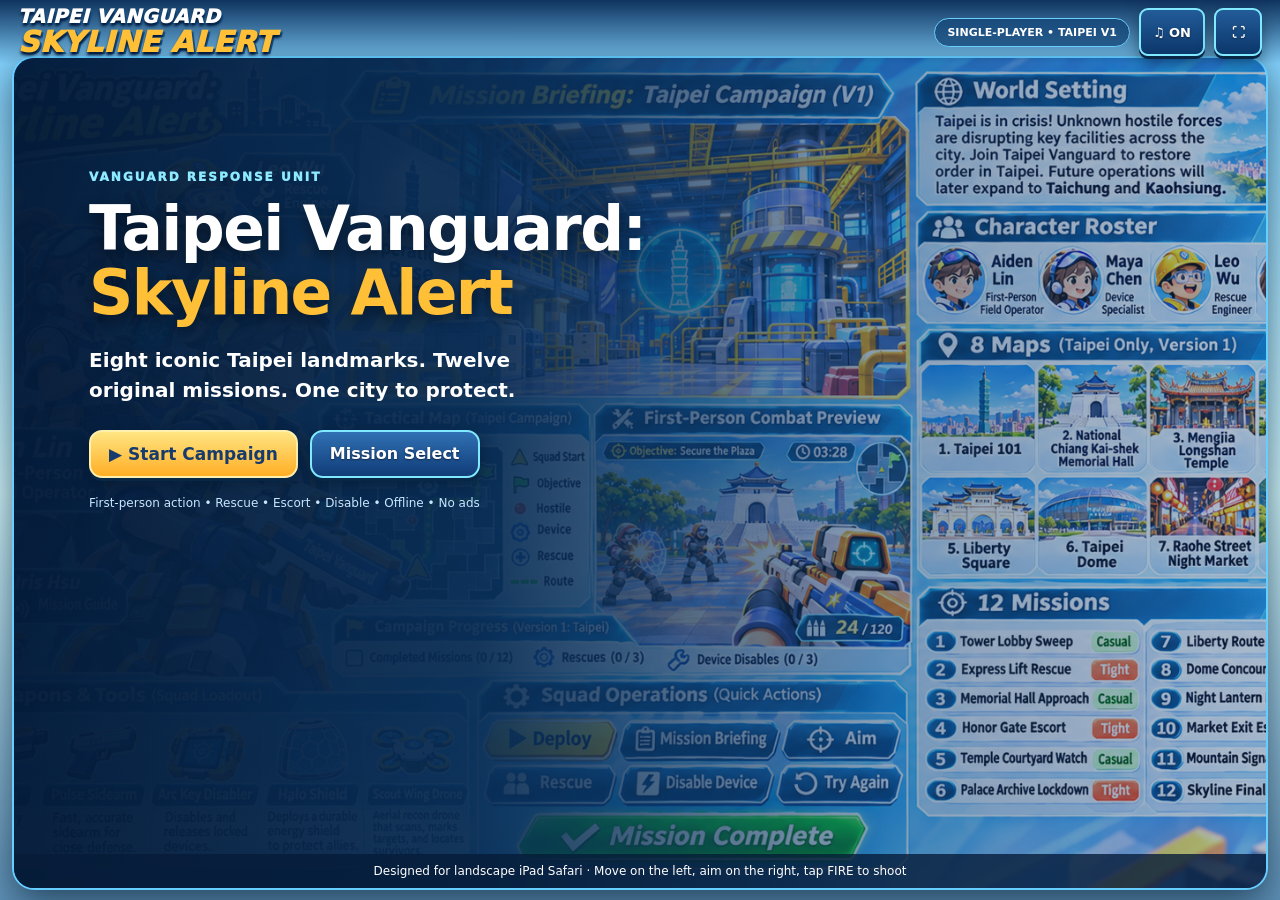
==== index.html @ 9982171c "Add files via upload" ====
<!doctype html>
<html lang="en">
<head>
  <meta charset="utf-8">
  <meta name="viewport" content="width=device-width, initial-scale=1, viewport-fit=cover, maximum-scale=1, user-scalable=no">
  <meta name="theme-color" content="#102e58">
  <meta name="apple-mobile-web-app-capable" content="yes">
  <meta name="apple-mobile-web-app-status-bar-style" content="black-translucent">
  <meta name="apple-mobile-web-app-title" content="Taipei Vanguard">
  <link rel="manifest" href="manifest.webmanifest">
  <link rel="icon" type="image/svg+xml" href="assets/icon.svg">
  <link rel="apple-touch-icon" href="assets/icon-180.png">
  <link rel="stylesheet" href="style.css">
  <title>Taipei Vanguard: Skyline Alert</title>
</head>
<body>
<div id="app">
  <canvas id="scene" aria-label="Playable first-person Taipei mission scene"></canvas>
  <div id="flash"></div>
  <div id="shell">
    <header class="topbar"><div class="brand"><span class="brand-top">TAIPEI VANGUARD</span><span class="brand-bottom">SKYLINE ALERT</span></div><div class="top-right"><span class="pill">SINGLE-PLAYER • TAIPEI V1</span><button id="soundToggle" class="tiny" aria-label="Toggle sound">♫ ON</button><button id="fullscreen" class="tiny" aria-label="Fullscreen">⛶</button></div></header>
    <section id="menu" class="panel-screen active"><div class="menu-art"><div class="menu-copy"><span class="eyebrow">VANGUARD RESPONSE UNIT</span><h1>Taipei Vanguard:<br><strong>Skyline Alert</strong></h1><p>Eight iconic Taipei landmarks. Twelve original missions. One city to protect.</p><div class="button-row"><button class="primary" id="continueBtn">▶ Start Campaign</button><button class="secondary" id="openMissions">Mission Select</button></div><div class="small-info">First-person action • Rescue • Escort • Disable • Offline • No ads</div></div></div><div class="bottom-tip">Designed for landscape iPad Safari · Move on the left, aim on the right, tap FIRE to shoot</div></section>
    <section id="missionSelect" class="panel-screen"><div class="section-head"><div><span class="eyebrow">CAMPAIGN</span><h2>12 Missions · 8 Taipei Maps</h2></div><button class="secondary" data-back>← Back</button></div><div id="missionGrid" class="mission-grid"></div></section>
    <section id="briefing" class="panel-screen"><div class="section-head"><div><span class="eyebrow" id="briefNumber">MISSION 01</span><h2 id="briefTitle">Tower Lobby Sweep</h2></div><button class="secondary" data-back>← Missions</button></div><div class="brief-layout"><div class="brief-poster"><div id="briefLandscape" class="brief-landmark"></div><div class="brief-location" id="briefLocation"></div></div><div class="brief-text"><div class="difficulty" id="briefDifficulty">CASUAL</div><p id="briefStory"></p><h3>YOUR OBJECTIVES</h3><ol id="briefObjectives"></ol><div class="brief-rules"><div><span>WIN</span><p id="briefWin"></p></div><div><span>LOSE</span><p id="briefLose"></p></div></div><button class="primary wide" id="deployBtn">▶ DEPLOY</button></div></div></section>
    <section id="results" class="panel-screen"><div class="result-card"><div class="result-icon" id="resultIcon">★</div><span class="eyebrow">VANGUARD REPORT</span><h2 id="resultTitle">MISSION COMPLETE</h2><p id="resultSub"></p><div class="result-stats" id="resultStats"></div><div class="button-row"><button class="primary" id="resultPrimary">Continue</button><button class="secondary" id="resultSecondary">Mission Select</button></div></div></section>
    <div id="gameHUD" hidden>
      <div class="hud-top"><div class="hud-objective"><span class="hud-kicker" id="hudMission">MISSION 01</span><span id="hudObjective">Locate hostile units</span></div><div class="hud-timer" id="hudTimer">TIME 08:00</div><button id="pauseBtn" class="hud-pause">Ⅱ</button></div>
      <canvas id="minimap" width="166" height="166" aria-label="Mini-map"></canvas>
      <div id="notice" class="notice"></div>
      <div class="crosshair" id="crosshair"><i></i><i></i><i></i><i></i></div>
      <div class="hud-bottom-left"><div class="operator"><div class="avatar">A</div><div><b>AIDEN LIN</b><small>FIELD OPERATOR</small></div></div><div class="armor-line"><span>ARMOR</span><div class="bar-track"><div id="armorBar"></div></div><b id="armorText">100</b></div><div class="tool-strip"><button data-tool="shield" aria-label="Halo Shield">⬡<small>SHIELD</small></button><button data-tool="drone" aria-label="Scout Wing Drone">✥<small>DRONE</small></button><button data-tool="device" aria-label="Arc Key Disabler">⌁<small>ARC KEY</small></button></div></div>
      <div class="hud-bottom-right"><div class="ammo-box"><small id="weaponName">SKYLINE RIFLE</small><b id="ammoText">24 / 120</b></div><div class="touch-actions"><button id="aimBtn">◎<small>AIM</small></button><button id="reloadBtn">↻<small>RELOAD</small></button><button id="switchBtn">⇄<small>SWITCH</small></button></div></div>
      <div class="touch-left" id="movePad"><div class="pad-ring"><div class="pad-knob" id="moveKnob"></div></div><span>MOVE</span></div>
      <div class="touch-right" id="lookPad"><span>DRAG TO LOOK</span></div>
      <button id="fireBtn" aria-label="Fire weapon"><span>✦</span>FIRE</button>
      <button id="interactBtn" aria-label="Interact">INTERACT</button>
      <div id="missionPrompt"></div>
    </div>
    <div id="pauseOverlay" hidden><div class="pause-card"><span class="eyebrow">MISSION PAUSED</span><h2>Pause Menu</h2><p>Progress is saved between completed missions.</p><button class="primary" id="resumeBtn">Resume Mission</button><button class="secondary" id="restartBtn">Restart Mission</button><button class="secondary" id="quitBtn">Return to Missions</button></div></div>
    <div id="rotateHint">↻<h2>Rotate your iPad</h2><p>Taipei Vanguard is made for landscape play.</p></div>
  </div>
</div>
<script src="game.js" defer></script>
</body></html>
---- style.css ----
:root{font-family:system-ui,-apple-system,'Trebuchet MS',sans-serif;color:#fff;--navy:#09264c;--cyan:#43dcff;--gold:#ffbf36;--shadow:0 12px 38px #001629a3}*{box-sizing:border-box}html,body{margin:0;width:100%;height:100%;overflow:hidden;background:#091c37;touch-action:none;user-select:none;-webkit-user-select:none}button{font:inherit;font-weight:900;color:#fff;border:2px solid #80e8ff;background:linear-gradient(#235c99,#0b376b);border-radius:13px;min-height:48px;min-width:48px;padding:10px 18px;cursor:pointer;box-shadow:0 3px 0 #082747,0 5px 16px #00142688;text-shadow:0 1px 2px #122947;touch-action:none}button:active{transform:translateY(2px);filter:brightness(1.13)}button:focus-visible{outline:3px solid var(--gold)}button.primary{background:linear-gradient(#ffe583,#ffae24);border-color:#fff0ad;color:#163b6c;text-shadow:none;font-size:17px}button.secondary{background:linear-gradient(#3071b4,#113c78)}button.tiny{padding:6px 12px;font-size:13px;border-radius:9px}.wide{width:100%}#app,#scene,#shell{position:absolute;inset:0;width:100%;height:100%}#scene{background:linear-gradient(#5cbaff 0%,#d0efff 51%,#9da4b1 52%,#565c7e 100%)}#shell{pointer-events:none}#shell button,#shell .panel-screen,#gameHUD{pointer-events:auto}.topbar{position:absolute;z-index:6;top:0;left:0;right:0;height:64px;padding:7px 18px;display:flex;align-items:center;justify-content:space-between;background:linear-gradient(#082954ef,#09295480,transparent);pointer-events:none}.topbar button{pointer-events:auto}.brand{display:flex;flex-direction:column;font-weight:1000;line-height:1.04;letter-spacing:.6px;text-shadow:0 3px 3px #00193c,2px 2px 0 #18588e}.brand-top{font-style:italic;font-size:clamp(12px,1.8vw,19px)}.brand-bottom{font-style:italic;color:var(--gold);font-size:clamp(17px,2.5vw,29px)}.top-right{display:flex;align-items:center;gap:9px}.pill{background:#124576bb;padding:7px 12px;border:1px solid #6bccff;border-radius:100px;font-size:11px;font-weight:800}.panel-screen{display:none;position:absolute;z-index:5;inset:56px 12px 10px;overflow:auto;background:linear-gradient(145deg,#092850f5,#0e467cea);border:2px solid #65ceff;border-radius:22px;box-shadow:var(--shadow);padding:22px}.panel-screen.active{display:block}#menu{padding:0;background:#0b2c4f url('assets/approved-briefing.png') center/cover no-repeat}.menu-art{position:absolute;inset:0;background:linear-gradient(90deg,#041b39f9 0%,#092c53f2 37%,#123e707a 70%,#113a6a55)}.menu-copy{position:absolute;left:6%;top:13%;width:min(620px,59%)}.eyebrow{font-size:12px;letter-spacing:2px;font-weight:950;color:#8deaff}.menu-copy h1{font-size:clamp(30px,4.8vw,65px);line-height:1.04;letter-spacing:-1.6px;margin:12px 0;text-shadow:0 6px 15px #0007}.menu-copy h1 strong{color:var(--gold)}.menu-copy p{font-weight:650;font-size:clamp(13px,1.7vw,20px);max-width:470px;line-height:1.5}.button-row{display:flex;gap:12px;flex-wrap:wrap;margin-top:25px}.small-info{margin-top:18px;color:#c7e7ff;font-size:12px}.bottom-tip{position:absolute;bottom:0;left:0;right:0;background:#061b39c9;text-align:center;padding:10px;font-size:12px}.section-head{display:flex;align-items:center;justify-content:space-between;gap:10px;padding-bottom:18px}.section-head h2{margin:5px 0 0;font-size:clamp(23px,3vw,35px)}.mission-grid{display:grid;grid-template-columns:repeat(3,minmax(0,1fr));gap:12px;max-height:calc(100% - 80px);overflow:auto;padding:1px 5px 15px}.mission-tile{min-height:118px;background:linear-gradient(115deg,#1767a6,#102f5c);border:2px solid #5ac8fb;border-radius:14px;padding:14px;display:flex;flex-direction:column;align-items:flex-start;gap:5px;cursor:pointer}.mission-tile:active{filter:brightness(1.15)}.mission-tile .top{display:flex;justify-content:space-between;width:100%;font-size:11px;color:#a6e9ff}.mission-tile b{font-size:17px}.mission-tile small{color:#b8dafa}.tag{font-size:11px;border-radius:10px;padding:3px 9px;background:#166c65;border:1px solid #8bffdd;color:#baffdf}.tag.tight{background:#873c35;border-color:#ffba91;color:#ffdbb6}.brief-layout{display:grid;grid-template-columns:1fr 1fr;gap:22px;min-height:70%}.brief-poster{position:relative;border:2px solid #64caff;border-radius:17px;min-height:350px;overflow:hidden;background:linear-gradient(#63b9ff,#b0edff)}.brief-landmark{position:absolute;inset:0;background-position:center;background-size:cover}.brief-location{position:absolute;left:0;right:0;bottom:0;background:linear-gradient(transparent,#092752 40%);padding:42px 18px 17px;font-size:23px;font-weight:950}.brief-text{padding-right:9px;max-height:calc(100vh - 160px);overflow:auto}.difficulty{display:inline-block;background:#29aeb8;padding:6px 14px;border-radius:10px;font-weight:950}.difficulty.tight{background:#e47a43}.brief-text p{line-height:1.5;color:#e0f2ff}.brief-text h3{color:var(--gold);font-size:14px;letter-spacing:1px}.brief-text ol{padding-left:24px;line-height:1.7}.brief-rules{display:grid;grid-template-columns:1fr 1fr;gap:12px}.brief-rules>div{padding:8px 12px;border-radius:12px;background:#185085;border:1px solid #4698cf}.brief-rules span{color:var(--gold);font-weight:950}.brief-rules p{font-size:12px;margin:6px 0}.result-card,.pause-card{border:2px solid #7de5ff;border-radius:24px;background:linear-gradient(#185b95ee,#082548f5);padding:28px;text-align:center;max-width:600px;margin:4vh auto;box-shadow:var(--shadow)}.result-icon{font-size:68px;color:var(--gold)}.result-card h2{font-size:clamp(26px,4vw,44px)}.result-stats{display:grid;grid-template-columns:repeat(3,1fr);gap:10px;margin:18px 0}.result-stats>div{background:#082b56;border:1px solid #4caded;border-radius:12px;padding:12px}.result-stats b{display:block;color:var(--gold);font-size:21px}.result-stats small{font-size:11px}.result-card .button-row{justify-content:center}#gameHUD{position:absolute;inset:0;z-index:7}#gameHUD[hidden],#pauseOverlay[hidden]{display:none!important}.hud-top{position:absolute;top:70px;left:20%;right:20%;height:65px;display:flex;align-items:flex-start;justify-content:center;gap:10px}.hud-objective,.hud-timer{background:linear-gradient(#164e83ed,#092c57ee);border:2px solid #6cd7ff;box-shadow:var(--shadow);border-radius:10px;padding:7px 13px;font-weight:900;text-align:center}.hud-objective{min-width:240px}.hud-kicker{display:block;color:var(--gold);font-size:11px;letter-spacing:1px}.hud-timer{min-width:135px;color:var(--gold)}.hud-pause{position:absolute;right:-80px;top:0;padding:3px 9px}.crosshair{position:absolute;left:50%;top:48%;width:38px;height:38px;transform:translate(-50%,-50%);pointer-events:none;filter:drop-shadow(0 0 5px #00d6ff)}.crosshair i{position:absolute;background:#8ff8ff;border:1px solid #145a8d;border-radius:3px}.crosshair i:nth-child(1){left:17px;top:1px;width:4px;height:11px}.crosshair i:nth-child(2){left:17px;bottom:1px;width:4px;height:11px}.crosshair i:nth-child(3){top:17px;left:1px;height:4px;width:11px}.crosshair i:nth-child(4){top:17px;right:1px;height:4px;width:11px}#minimap{position:absolute;right:16px;top:72px;width:132px;height:132px;border:3px solid #75dfff;border-radius:50%;background:#102a50d8;box-shadow:var(--shadow)}.hud-bottom-left{position:absolute;bottom:15px;left:16px;width:290px}.operator{display:flex;align-items:center;gap:10px;background:#073462e5;border:2px solid #6de7ff;border-radius:13px 13px 5px 5px;padding:6px 12px}.avatar{width:46px;height:46px;border-radius:50%;display:grid;place-items:center;background:linear-gradient(#ffe394,#ff982d);color:#124873;font-size:28px;font-weight:1000}.operator b{display:block;font-size:15px}.operator small{display:block;font-size:10px;color:#a4eaff}.armor-line{display:flex;gap:9px;align-items:center;background:#08315bd9;padding:7px 10px;border:1px solid #4fbeff;border-radius:0 0 10px 10px;font-size:11px;font-weight:900}.bar-track{background:#06162b;width:160px;height:13px;overflow:hidden;border-radius:8px}.bar-track>div{width:100%;height:100%;background:linear-gradient(90deg,#31e2a7,#d1fa61)}.tool-strip{display:flex;gap:6px;margin-top:7px}.tool-strip button{flex:1;font-size:19px;min-height:50px;padding:3px}.tool-strip small,.touch-actions small{display:block;font-size:9px}.hud-bottom-right{position:absolute;right:16px;bottom:15px;display:flex;align-items:end;gap:9px}.ammo-box{background:#0c3465eb;border:2px solid #68d4ff;border-radius:12px;padding:8px 17px;min-width:165px;text-align:center}.ammo-box small{display:block;font-weight:850;font-size:10px;color:#99e8ff}.ammo-box b{font-size:26px;color:var(--gold)}.touch-actions{display:flex;gap:6px}.touch-actions button{min-width:55px;min-height:57px;padding:5px;font-size:22px}.touch-left{position:absolute;left:35px;bottom:112px;width:145px;height:155px;display:grid;place-items:center;opacity:.83;touch-action:none}.touch-left span{font-size:10px;font-weight:900;color:#c8edff}.pad-ring{position:relative;width:125px;height:125px;border:3px solid #9ce7ff99;border-radius:50%;background:#0b3a69a8}.pad-knob{position:absolute;left:36px;top:36px;width:47px;height:47px;border:2px solid #b6edff;border-radius:50%;background:linear-gradient(#8cdcff,#2e76be);box-shadow:0 0 14px #32bdff8a}.touch-right{position:absolute;inset:22% 15% 26% 52%;touch-action:none}.touch-right span{position:absolute;right:0;bottom:0;font-size:9px;color:#ffffff65;pointer-events:none}.notice{position:absolute;top:25%;left:50%;transform:translateX(-50%);text-align:center;color:#fff6b4;font-weight:1000;font-size:18px;pointer-events:none;text-shadow:0 2px 5px #00284f,0 0 15px #079bff;opacity:0;transition:opacity .2s}#fireBtn{position:absolute;right:25px;bottom:125px;width:103px;height:103px;min-width:103px;min-height:103px;border-radius:50%;border:4px solid #fff2af;background:linear-gradient(#ffdd71,#fa8d18);font-size:19px;color:#17385b;text-shadow:none;box-shadow:0 0 23px #ffb52a88}#fireBtn span{display:block;font-size:29px}#interactBtn{position:absolute;right:147px;bottom:162px;background:linear-gradient(#37d8c1,#107884);border-color:#acfff2;display:none;min-width:115px}#missionPrompt{position:absolute;top:64%;left:50%;transform:translateX(-50%);padding:9px 15px;display:none;background:#052953e9;border:2px solid #8ce8ff;border-radius:12px;font-size:14px;font-weight:950;text-align:center;pointer-events:none}#pauseOverlay{position:absolute;z-index:12;inset:0;background:#06142fdc;display:grid;place-items:center;pointer-events:auto}.pause-card{display:flex;flex-direction:column;gap:12px;min-width:300px}.pause-card button{width:100%}#flash{position:absolute;inset:0;z-index:2;pointer-events:none;background:#f9ffff;opacity:0}#rotateHint{display:none;position:absolute;z-index:20;inset:0;background:#082b53;align-items:center;justify-content:center;flex-direction:column;text-align:center;font-size:58px;padding:30px}#rotateHint h2{font-size:24px;margin:12px}#rotateHint p{font-size:14px}@media(orientation:portrait) and (max-width:1000px){#rotateHint{display:flex}}@media(max-height:550px){.topbar{height:52px}.panel-screen{inset:47px 8px 5px;padding:12px}.hud-top{top:49px}.hud-bottom-left{transform:scale(.77);transform-origin:bottom left}.hud-bottom-right{transform:scale(.78);transform-origin:bottom right}.touch-left{transform:scale(.7);transform-origin:bottom left;bottom:75px}.hud-timer{font-size:12px}#minimap{top:55px;width:100px;height:100px}#fireBtn{width:83px;height:83px;min-width:83px;min-height:83px;bottom:90px;right:16px}#interactBtn{bottom:115px;right:110px}.menu-copy{top:8%}.mission-grid{grid-template-columns:repeat(4,1fr)}.mission-tile{min-height:100px}}@media(max-width:700px){.pill{display:none}.mission-grid{grid-template-columns:repeat(2,1fr)}.brief-layout{grid-template-columns:1fr}.brief-poster{min-height:200px}.menu-copy{width:80%}}
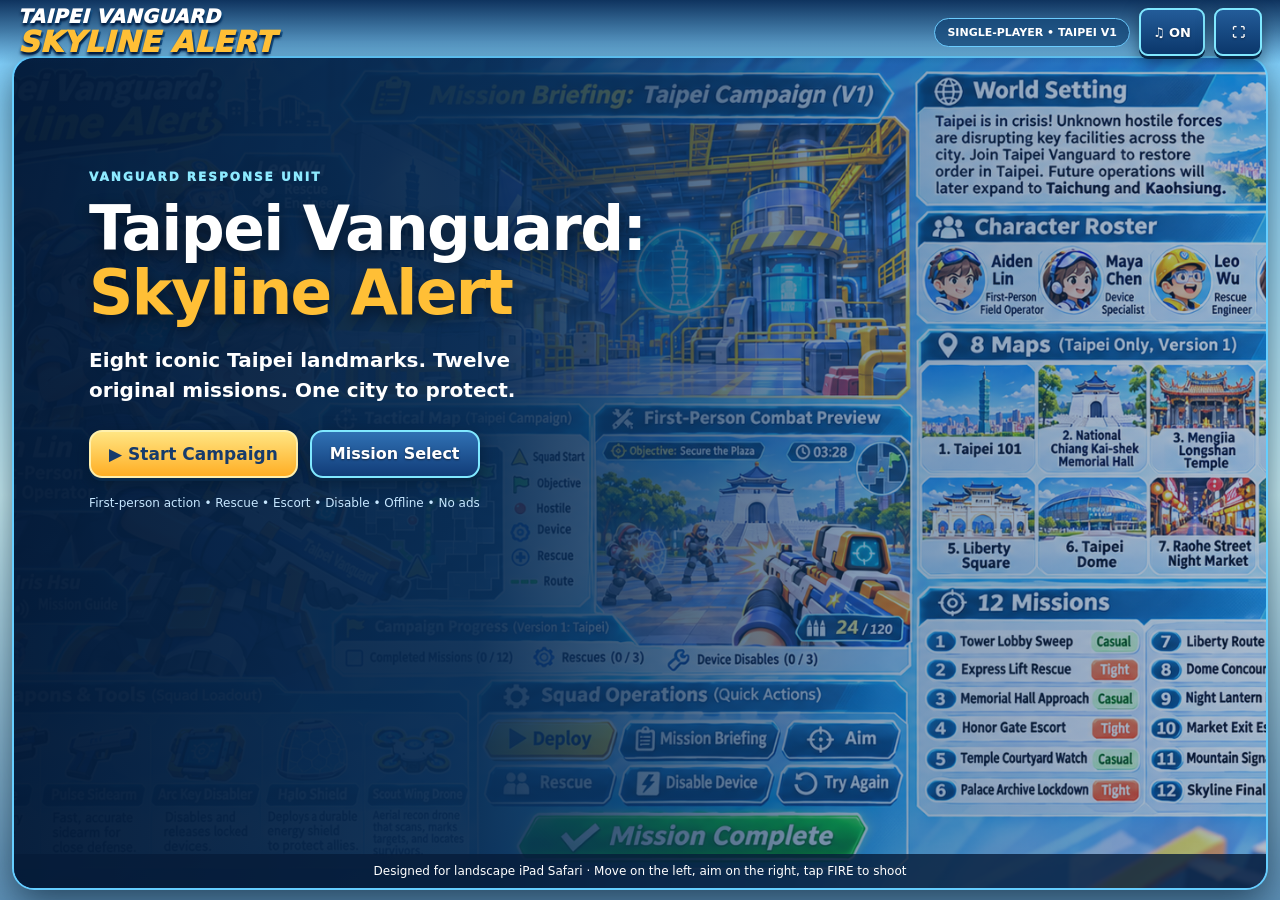
==== commit 1da61409: "Add files via upload" ====
--- a/index.html
+++ b/index.html
@@ -40,5 +40,6 @@
     <div id="rotateHint">↻<h2>Rotate your iPad</h2><p>Taipei Vanguard is made for landscape play.</p></div>
   </div>
 </div>
+<script src="renderer3d.js" defer></script>
 <script src="game.js" defer></script>
 </body></html>
--- a/style.css
+++ b/style.css
@@ -1 +1,6 @@
 :root{font-family:system-ui,-apple-system,'Trebuchet MS',sans-serif;color:#fff;--navy:#09264c;--cyan:#43dcff;--gold:#ffbf36;--shadow:0 12px 38px #001629a3}*{box-sizing:border-box}html,body{margin:0;width:100%;height:100%;overflow:hidden;background:#091c37;touch-action:none;user-select:none;-webkit-user-select:none}button{font:inherit;font-weight:900;color:#fff;border:2px solid #80e8ff;background:linear-gradient(#235c99,#0b376b);border-radius:13px;min-height:48px;min-width:48px;padding:10px 18px;cursor:pointer;box-shadow:0 3px 0 #082747,0 5px 16px #00142688;text-shadow:0 1px 2px #122947;touch-action:none}button:active{transform:translateY(2px);filter:brightness(1.13)}button:focus-visible{outline:3px solid var(--gold)}button.primary{background:linear-gradient(#ffe583,#ffae24);border-color:#fff0ad;color:#163b6c;text-shadow:none;font-size:17px}button.secondary{background:linear-gradient(#3071b4,#113c78)}button.tiny{padding:6px 12px;font-size:13px;border-radius:9px}.wide{width:100%}#app,#scene,#shell{position:absolute;inset:0;width:100%;height:100%}#scene{background:linear-gradient(#5cbaff 0%,#d0efff 51%,#9da4b1 52%,#565c7e 100%)}#shell{pointer-events:none}#shell button,#shell .panel-screen,#gameHUD{pointer-events:auto}.topbar{position:absolute;z-index:6;top:0;left:0;right:0;height:64px;padding:7px 18px;display:flex;align-items:center;justify-content:space-between;background:linear-gradient(#082954ef,#09295480,transparent);pointer-events:none}.topbar button{pointer-events:auto}.brand{display:flex;flex-direction:column;font-weight:1000;line-height:1.04;letter-spacing:.6px;text-shadow:0 3px 3px #00193c,2px 2px 0 #18588e}.brand-top{font-style:italic;font-size:clamp(12px,1.8vw,19px)}.brand-bottom{font-style:italic;color:var(--gold);font-size:clamp(17px,2.5vw,29px)}.top-right{display:flex;align-items:center;gap:9px}.pill{background:#124576bb;padding:7px 12px;border:1px solid #6bccff;border-radius:100px;font-size:11px;font-weight:800}.panel-screen{display:none;position:absolute;z-index:5;inset:56px 12px 10px;overflow:auto;background:linear-gradient(145deg,#092850f5,#0e467cea);border:2px solid #65ceff;border-radius:22px;box-shadow:var(--shadow);padding:22px}.panel-screen.active{display:block}#menu{padding:0;background:#0b2c4f url('assets/approved-briefing.png') center/cover no-repeat}.menu-art{position:absolute;inset:0;background:linear-gradient(90deg,#041b39f9 0%,#092c53f2 37%,#123e707a 70%,#113a6a55)}.menu-copy{position:absolute;left:6%;top:13%;width:min(620px,59%)}.eyebrow{font-size:12px;letter-spacing:2px;font-weight:950;color:#8deaff}.menu-copy h1{font-size:clamp(30px,4.8vw,65px);line-height:1.04;letter-spacing:-1.6px;margin:12px 0;text-shadow:0 6px 15px #0007}.menu-copy h1 strong{color:var(--gold)}.menu-copy p{font-weight:650;font-size:clamp(13px,1.7vw,20px);max-width:470px;line-height:1.5}.button-row{display:flex;gap:12px;flex-wrap:wrap;margin-top:25px}.small-info{margin-top:18px;color:#c7e7ff;font-size:12px}.bottom-tip{position:absolute;bottom:0;left:0;right:0;background:#061b39c9;text-align:center;padding:10px;font-size:12px}.section-head{display:flex;align-items:center;justify-content:space-between;gap:10px;padding-bottom:18px}.section-head h2{margin:5px 0 0;font-size:clamp(23px,3vw,35px)}.mission-grid{display:grid;grid-template-columns:repeat(3,minmax(0,1fr));gap:12px;max-height:calc(100% - 80px);overflow:auto;padding:1px 5px 15px}.mission-tile{min-height:118px;background:linear-gradient(115deg,#1767a6,#102f5c);border:2px solid #5ac8fb;border-radius:14px;padding:14px;display:flex;flex-direction:column;align-items:flex-start;gap:5px;cursor:pointer}.mission-tile:active{filter:brightness(1.15)}.mission-tile .top{display:flex;justify-content:space-between;width:100%;font-size:11px;color:#a6e9ff}.mission-tile b{font-size:17px}.mission-tile small{color:#b8dafa}.tag{font-size:11px;border-radius:10px;padding:3px 9px;background:#166c65;border:1px solid #8bffdd;color:#baffdf}.tag.tight{background:#873c35;border-color:#ffba91;color:#ffdbb6}.brief-layout{display:grid;grid-template-columns:1fr 1fr;gap:22px;min-height:70%}.brief-poster{position:relative;border:2px solid #64caff;border-radius:17px;min-height:350px;overflow:hidden;background:linear-gradient(#63b9ff,#b0edff)}.brief-landmark{position:absolute;inset:0;background-position:center;background-size:cover}.brief-location{position:absolute;left:0;right:0;bottom:0;background:linear-gradient(transparent,#092752 40%);padding:42px 18px 17px;font-size:23px;font-weight:950}.brief-text{padding-right:9px;max-height:calc(100vh - 160px);overflow:auto}.difficulty{display:inline-block;background:#29aeb8;padding:6px 14px;border-radius:10px;font-weight:950}.difficulty.tight{background:#e47a43}.brief-text p{line-height:1.5;color:#e0f2ff}.brief-text h3{color:var(--gold);font-size:14px;letter-spacing:1px}.brief-text ol{padding-left:24px;line-height:1.7}.brief-rules{display:grid;grid-template-columns:1fr 1fr;gap:12px}.brief-rules>div{padding:8px 12px;border-radius:12px;background:#185085;border:1px solid #4698cf}.brief-rules span{color:var(--gold);font-weight:950}.brief-rules p{font-size:12px;margin:6px 0}.result-card,.pause-card{border:2px solid #7de5ff;border-radius:24px;background:linear-gradient(#185b95ee,#082548f5);padding:28px;text-align:center;max-width:600px;margin:4vh auto;box-shadow:var(--shadow)}.result-icon{font-size:68px;color:var(--gold)}.result-card h2{font-size:clamp(26px,4vw,44px)}.result-stats{display:grid;grid-template-columns:repeat(3,1fr);gap:10px;margin:18px 0}.result-stats>div{background:#082b56;border:1px solid #4caded;border-radius:12px;padding:12px}.result-stats b{display:block;color:var(--gold);font-size:21px}.result-stats small{font-size:11px}.result-card .button-row{justify-content:center}#gameHUD{position:absolute;inset:0;z-index:7}#gameHUD[hidden],#pauseOverlay[hidden]{display:none!important}.hud-top{position:absolute;top:70px;left:20%;right:20%;height:65px;display:flex;align-items:flex-start;justify-content:center;gap:10px}.hud-objective,.hud-timer{background:linear-gradient(#164e83ed,#092c57ee);border:2px solid #6cd7ff;box-shadow:var(--shadow);border-radius:10px;padding:7px 13px;font-weight:900;text-align:center}.hud-objective{min-width:240px}.hud-kicker{display:block;color:var(--gold);font-size:11px;letter-spacing:1px}.hud-timer{min-width:135px;color:var(--gold)}.hud-pause{position:absolute;right:-80px;top:0;padding:3px 9px}.crosshair{position:absolute;left:50%;top:48%;width:38px;height:38px;transform:translate(-50%,-50%);pointer-events:none;filter:drop-shadow(0 0 5px #00d6ff)}.crosshair i{position:absolute;background:#8ff8ff;border:1px solid #145a8d;border-radius:3px}.crosshair i:nth-child(1){left:17px;top:1px;width:4px;height:11px}.crosshair i:nth-child(2){left:17px;bottom:1px;width:4px;height:11px}.crosshair i:nth-child(3){top:17px;left:1px;height:4px;width:11px}.crosshair i:nth-child(4){top:17px;right:1px;height:4px;width:11px}#minimap{position:absolute;right:16px;top:72px;width:132px;height:132px;border:3px solid #75dfff;border-radius:50%;background:#102a50d8;box-shadow:var(--shadow)}.hud-bottom-left{position:absolute;bottom:15px;left:16px;width:290px}.operator{display:flex;align-items:center;gap:10px;background:#073462e5;border:2px solid #6de7ff;border-radius:13px 13px 5px 5px;padding:6px 12px}.avatar{width:46px;height:46px;border-radius:50%;display:grid;place-items:center;background:linear-gradient(#ffe394,#ff982d);color:#124873;font-size:28px;font-weight:1000}.operator b{display:block;font-size:15px}.operator small{display:block;font-size:10px;color:#a4eaff}.armor-line{display:flex;gap:9px;align-items:center;background:#08315bd9;padding:7px 10px;border:1px solid #4fbeff;border-radius:0 0 10px 10px;font-size:11px;font-weight:900}.bar-track{background:#06162b;width:160px;height:13px;overflow:hidden;border-radius:8px}.bar-track>div{width:100%;height:100%;background:linear-gradient(90deg,#31e2a7,#d1fa61)}.tool-strip{display:flex;gap:6px;margin-top:7px}.tool-strip button{flex:1;font-size:19px;min-height:50px;padding:3px}.tool-strip small,.touch-actions small{display:block;font-size:9px}.hud-bottom-right{position:absolute;right:16px;bottom:15px;display:flex;align-items:end;gap:9px}.ammo-box{background:#0c3465eb;border:2px solid #68d4ff;border-radius:12px;padding:8px 17px;min-width:165px;text-align:center}.ammo-box small{display:block;font-weight:850;font-size:10px;color:#99e8ff}.ammo-box b{font-size:26px;color:var(--gold)}.touch-actions{display:flex;gap:6px}.touch-actions button{min-width:55px;min-height:57px;padding:5px;font-size:22px}.touch-left{position:absolute;left:35px;bottom:112px;width:145px;height:155px;display:grid;place-items:center;opacity:.83;touch-action:none}.touch-left span{font-size:10px;font-weight:900;color:#c8edff}.pad-ring{position:relative;width:125px;height:125px;border:3px solid #9ce7ff99;border-radius:50%;background:#0b3a69a8}.pad-knob{position:absolute;left:36px;top:36px;width:47px;height:47px;border:2px solid #b6edff;border-radius:50%;background:linear-gradient(#8cdcff,#2e76be);box-shadow:0 0 14px #32bdff8a}.touch-right{position:absolute;inset:22% 15% 26% 52%;touch-action:none}.touch-right span{position:absolute;right:0;bottom:0;font-size:9px;color:#ffffff65;pointer-events:none}.notice{position:absolute;top:25%;left:50%;transform:translateX(-50%);text-align:center;color:#fff6b4;font-weight:1000;font-size:18px;pointer-events:none;text-shadow:0 2px 5px #00284f,0 0 15px #079bff;opacity:0;transition:opacity .2s}#fireBtn{position:absolute;right:25px;bottom:125px;width:103px;height:103px;min-width:103px;min-height:103px;border-radius:50%;border:4px solid #fff2af;background:linear-gradient(#ffdd71,#fa8d18);font-size:19px;color:#17385b;text-shadow:none;box-shadow:0 0 23px #ffb52a88}#fireBtn span{display:block;font-size:29px}#interactBtn{position:absolute;right:147px;bottom:162px;background:linear-gradient(#37d8c1,#107884);border-color:#acfff2;display:none;min-width:115px}#missionPrompt{position:absolute;top:64%;left:50%;transform:translateX(-50%);padding:9px 15px;display:none;background:#052953e9;border:2px solid #8ce8ff;border-radius:12px;font-size:14px;font-weight:950;text-align:center;pointer-events:none}#pauseOverlay{position:absolute;z-index:12;inset:0;background:#06142fdc;display:grid;place-items:center;pointer-events:auto}.pause-card{display:flex;flex-direction:column;gap:12px;min-width:300px}.pause-card button{width:100%}#flash{position:absolute;inset:0;z-index:2;pointer-events:none;background:#f9ffff;opacity:0}#rotateHint{display:none;position:absolute;z-index:20;inset:0;background:#082b53;align-items:center;justify-content:center;flex-direction:column;text-align:center;font-size:58px;padding:30px}#rotateHint h2{font-size:24px;margin:12px}#rotateHint p{font-size:14px}@media(orientation:portrait) and (max-width:1000px){#rotateHint{display:flex}}@media(max-height:550px){.topbar{height:52px}.panel-screen{inset:47px 8px 5px;padding:12px}.hud-top{top:49px}.hud-bottom-left{transform:scale(.77);transform-origin:bottom left}.hud-bottom-right{transform:scale(.78);transform-origin:bottom right}.touch-left{transform:scale(.7);transform-origin:bottom left;bottom:75px}.hud-timer{font-size:12px}#minimap{top:55px;width:100px;height:100px}#fireBtn{width:83px;height:83px;min-width:83px;min-height:83px;bottom:90px;right:16px}#interactBtn{bottom:115px;right:110px}.menu-copy{top:8%}.mission-grid{grid-template-columns:repeat(4,1fr)}.mission-tile{min-height:100px}}@media(max-width:700px){.pill{display:none}.mission-grid{grid-template-columns:repeat(2,1fr)}.brief-layout{grid-template-columns:1fr}.brief-poster{min-height:200px}.menu-copy{width:80%}}
+
+#world3d {position:absolute;inset:0;width:100%;height:100%;display:block;z-index:0;touch-action:none;}
+#scene {position:absolute;inset:0;z-index:1;pointer-events:none;}
+
+#scene { background: transparent !important; }
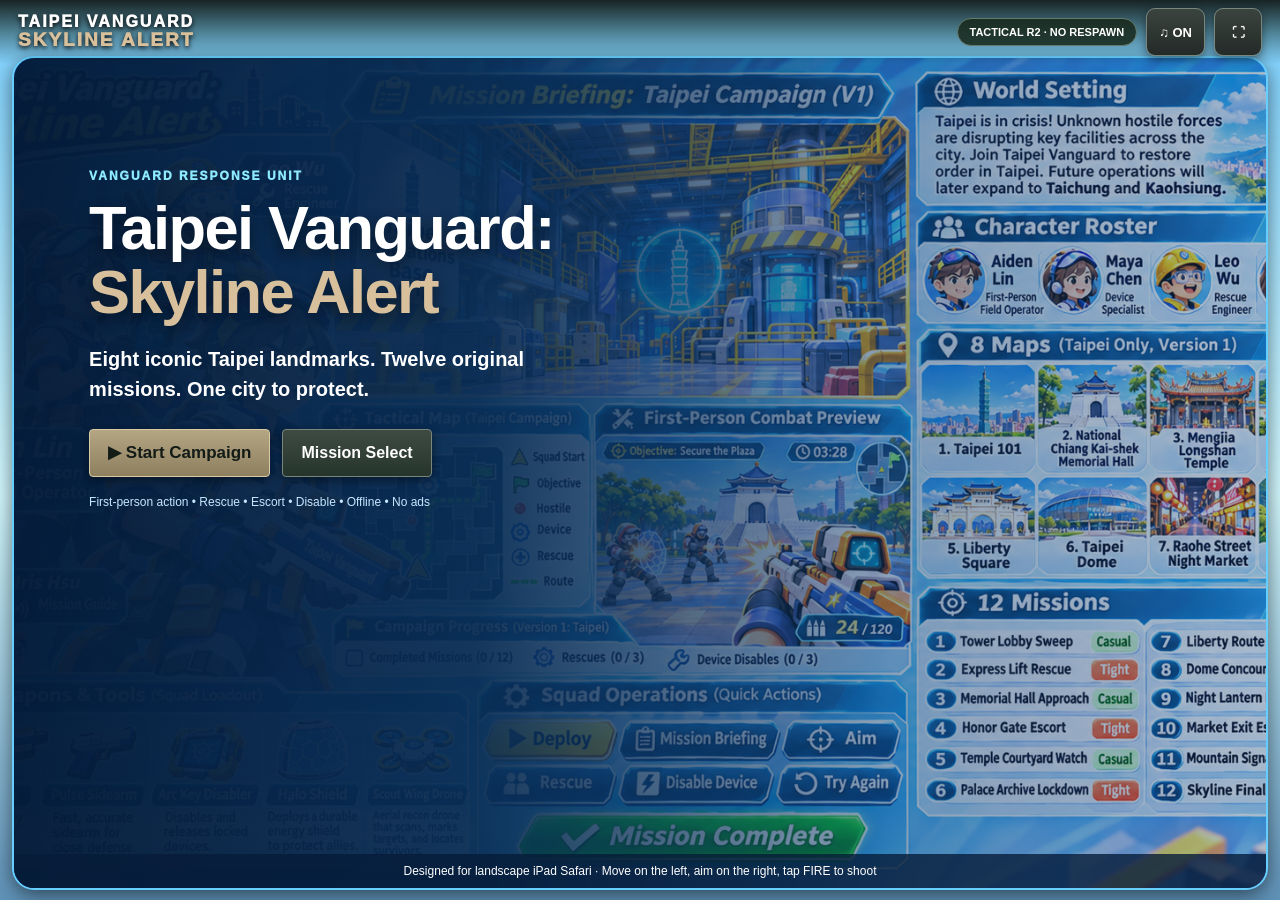
==== commit a10e54df: "Add files via upload" ====
--- a/index.html
+++ b/index.html
@@ -10,7 +10,7 @@
   <link rel="manifest" href="manifest.webmanifest">
   <link rel="icon" type="image/svg+xml" href="assets/icon.svg">
   <link rel="apple-touch-icon" href="assets/icon-180.png">
-  <link rel="stylesheet" href="style.css">
+  <link rel="stylesheet" href="style.css?v=tactical-r2"><link rel="stylesheet" href="tactical.css?v=tactical-r2">
   <title>Taipei Vanguard: Skyline Alert</title>
 </head>
 <body>
@@ -18,14 +18,14 @@
   <canvas id="scene" aria-label="Playable first-person Taipei mission scene"></canvas>
   <div id="flash"></div>
   <div id="shell">
-    <header class="topbar"><div class="brand"><span class="brand-top">TAIPEI VANGUARD</span><span class="brand-bottom">SKYLINE ALERT</span></div><div class="top-right"><span class="pill">SINGLE-PLAYER • TAIPEI V1</span><button id="soundToggle" class="tiny" aria-label="Toggle sound">♫ ON</button><button id="fullscreen" class="tiny" aria-label="Fullscreen">⛶</button></div></header>
+    <header class="topbar"><div class="brand"><span class="brand-top">TAIPEI VANGUARD</span><span class="brand-bottom">SKYLINE ALERT</span></div><div class="top-right"><span class="pill"><span id="buildLabel">TACTICAL R2 · NO RESPAWN</span></span><button id="soundToggle" class="tiny" aria-label="Toggle sound">♫ ON</button><button id="fullscreen" class="tiny" aria-label="Fullscreen">⛶</button></div></header>
     <section id="menu" class="panel-screen active"><div class="menu-art"><div class="menu-copy"><span class="eyebrow">VANGUARD RESPONSE UNIT</span><h1>Taipei Vanguard:<br><strong>Skyline Alert</strong></h1><p>Eight iconic Taipei landmarks. Twelve original missions. One city to protect.</p><div class="button-row"><button class="primary" id="continueBtn">▶ Start Campaign</button><button class="secondary" id="openMissions">Mission Select</button></div><div class="small-info">First-person action • Rescue • Escort • Disable • Offline • No ads</div></div></div><div class="bottom-tip">Designed for landscape iPad Safari · Move on the left, aim on the right, tap FIRE to shoot</div></section>
     <section id="missionSelect" class="panel-screen"><div class="section-head"><div><span class="eyebrow">CAMPAIGN</span><h2>12 Missions · 8 Taipei Maps</h2></div><button class="secondary" data-back>← Back</button></div><div id="missionGrid" class="mission-grid"></div></section>
-    <section id="briefing" class="panel-screen"><div class="section-head"><div><span class="eyebrow" id="briefNumber">MISSION 01</span><h2 id="briefTitle">Tower Lobby Sweep</h2></div><button class="secondary" data-back>← Missions</button></div><div class="brief-layout"><div class="brief-poster"><div id="briefLandscape" class="brief-landmark"></div><div class="brief-location" id="briefLocation"></div></div><div class="brief-text"><div class="difficulty" id="briefDifficulty">CASUAL</div><p id="briefStory"></p><h3>YOUR OBJECTIVES</h3><ol id="briefObjectives"></ol><div class="brief-rules"><div><span>WIN</span><p id="briefWin"></p></div><div><span>LOSE</span><p id="briefLose"></p></div></div><button class="primary wide" id="deployBtn">▶ DEPLOY</button></div></div></section>
+    <section id="briefing" class="panel-screen"><div class="section-head"><div><span class="eyebrow" id="briefNumber">MISSION 01</span><h2 id="briefTitle">Tower Lobby Sweep</h2></div><button class="secondary" data-back>← Missions</button></div><div class="brief-layout"><div class="brief-poster"><div id="briefLandscape" class="brief-landmark"></div><div class="brief-location" id="briefLocation"></div></div><div class="brief-text"><div class="difficulty" id="briefDifficulty">CASUAL</div><p id="briefStory"></p><h3>YOUR OBJECTIVES</h3><ol id="briefObjectives"></ol><div class="brief-rules"><div><span>WIN</span><p id="briefWin"></p></div><div><span>LOSE</span><p id="briefLose"></p></div></div><button class="primary wide" id="deployBtn">▶ DEPLOY — NO RESPAWN</button><button class="secondary wide" id="defenseBtn" hidden>OPTIONAL: THREE-WAVE DEFENSE DRILL</button></div></div></section>
     <section id="results" class="panel-screen"><div class="result-card"><div class="result-icon" id="resultIcon">★</div><span class="eyebrow">VANGUARD REPORT</span><h2 id="resultTitle">MISSION COMPLETE</h2><p id="resultSub"></p><div class="result-stats" id="resultStats"></div><div class="button-row"><button class="primary" id="resultPrimary">Continue</button><button class="secondary" id="resultSecondary">Mission Select</button></div></div></section>
     <div id="gameHUD" hidden>
       <div class="hud-top"><div class="hud-objective"><span class="hud-kicker" id="hudMission">MISSION 01</span><span id="hudObjective">Locate hostile units</span></div><div class="hud-timer" id="hudTimer">TIME 08:00</div><button id="pauseBtn" class="hud-pause">Ⅱ</button></div>
-      <canvas id="minimap" width="166" height="166" aria-label="Mini-map"></canvas>
+      <div id="hostileCount">HOSTILES · NO RESPAWN</div><canvas id="minimap" width="166" height="166" aria-label="Mini-map"></canvas>
       <div id="notice" class="notice"></div>
       <div class="crosshair" id="crosshair"><i></i><i></i><i></i><i></i></div>
       <div class="hud-bottom-left"><div class="operator"><div class="avatar">A</div><div><b>AIDEN LIN</b><small>FIELD OPERATOR</small></div></div><div class="armor-line"><span>ARMOR</span><div class="bar-track"><div id="armorBar"></div></div><b id="armorText">100</b></div><div class="tool-strip"><button data-tool="shield" aria-label="Halo Shield">⬡<small>SHIELD</small></button><button data-tool="drone" aria-label="Scout Wing Drone">✥<small>DRONE</small></button><button data-tool="device" aria-label="Arc Key Disabler">⌁<small>ARC KEY</small></button></div></div>
@@ -40,6 +40,9 @@
     <div id="rotateHint">↻<h2>Rotate your iPad</h2><p>Taipei Vanguard is made for landscape play.</p></div>
   </div>
 </div>
-<script src="renderer3d.js" defer></script>
-<script src="game.js" defer></script>
+<script src="landmarks.js?v=tactical-r2" defer></script>
+<script src="scene-geometry.js?v=tactical-r2" defer></script>
+<script src="enemy-ai.js?v=tactical-r2" defer></script>
+<script type="module" src="renderer3d.js?v=tactical-r2"></script>
+<script src="game.js?v=tactical-r2" defer></script>
 </body></html>
--- a/tactical.css
+++ b/tactical.css
@@ -0,0 +1,17 @@
+/* Restrained tactical HUD; stable accessible input controls. */
+:root{--gold:#d7c09b;--cyan:#a8b7ad;--shadow:0 5px 20px #0008;font-family:Arial,"Microsoft JhengHei",sans-serif}
+button{border:1px solid #78867c;border-radius:4px;background:linear-gradient(#3a443f,#232a27);box-shadow:0 3px 10px #0007;text-shadow:none;font-weight:700}
+button.primary{background:linear-gradient(#b4a583,#8e805f);border:1px solid #d8caa5;color:#131b17}
+button.secondary{background:linear-gradient(#3e4b43,#26352c)}button:disabled{opacity:.55;cursor:wait}
+.brand-top,.brand-bottom{font-style:normal;letter-spacing:2px;text-shadow:0 2px 5px #000;font-size:16px}.brand-bottom{font-size:19px}
+.topbar{background:linear-gradient(#101713ed,#17271b77,transparent)}.pill{border-color:#647b6c;background:#17271bd9;font-size:11px}
+.hud-objective,.hud-timer,.ammo-box,.operator,.armor-line{background:#142018dc;border:1px solid #708273;border-radius:4px;box-shadow:0 4px 18px #0006}
+.hud-top{top:76px}.hud-objective{max-width:550px;font-size:14px}.hud-timer{min-width:115px}.hud-kicker{letter-spacing:.4px}
+#hostileCount{position:absolute;top:135px;left:50%;transform:translateX(-50%);padding:6px 14px;background:#132018e0;border:1px solid #7c8974;color:#e0e8d6;font-size:12px;font-weight:bold;letter-spacing:.7px;white-space:nowrap}
+.crosshair{top:50%;filter:none;width:24px;height:24px}.crosshair i{background:#d5e1c5;border:0;border-radius:0}.crosshair i:nth-child(1){left:11px;top:0;width:2px;height:6px}.crosshair i:nth-child(2){left:11px;bottom:0;width:2px;height:6px}.crosshair i:nth-child(3){top:11px;left:0;height:2px;width:6px}.crosshair i:nth-child(4){top:11px;right:0;height:2px;width:6px}
+#minimap{border-color:#6d8570;border-radius:5px;opacity:.9}.avatar{background:#9aab91;color:#17211b}.pad-ring{border-color:#9caa8a88;background:#172b2399}.pad-knob{border-color:#b2c3a2;background:linear-gradient(#81997e,#435b4b);box-shadow:none}
+#fireBtn{border-color:#b6b696;background:linear-gradient(#a3a57d,#737959);color:#141f17;box-shadow:0 3px 15px #0008}#interactBtn{border-color:#b9cfae;background:linear-gradient(#657d61,#324f3c)}
+.notice{color:#e5dfc6;text-shadow:0 2px 7px #000;font-size:16px}.tool-strip button{font-size:16px}.ammo-box b{font-size:25px}.operator{display:none}.hud-bottom-left{width:240px}
+.menu-art:before{filter:saturate(.65)}.brief-rules>div,.brief-text,.result-card,.pause-card{background:#1b2d23ef;border-color:#6f846e}.difficulty{background:#647b61}.panel-screen{background:#18271fde}
+#defenseBtn{margin-top:10px;font-size:11px;min-height:40px}#defenseBtn[hidden]{display:none!important}
+@media(max-height:550px){.hud-top{top:55px}#hostileCount{top:112px;font-size:10px}}
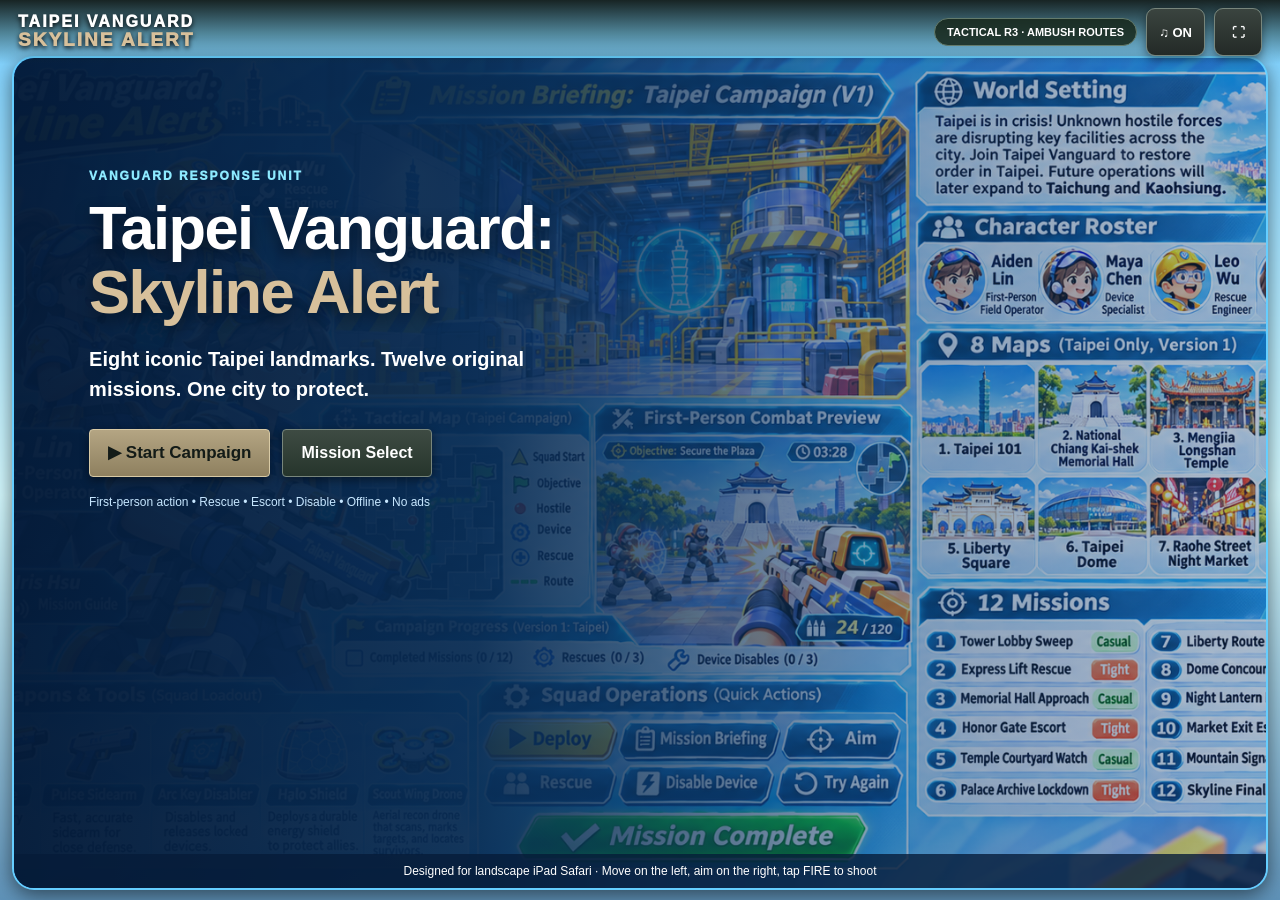
==== commit 65e47f49: "Add files via upload" ====
--- a/index.html
+++ b/index.html
@@ -10,7 +10,7 @@
   <link rel="manifest" href="manifest.webmanifest">
   <link rel="icon" type="image/svg+xml" href="assets/icon.svg">
   <link rel="apple-touch-icon" href="assets/icon-180.png">
-  <link rel="stylesheet" href="style.css?v=tactical-r2"><link rel="stylesheet" href="tactical.css?v=tactical-r2">
+  <link rel="stylesheet" href="style.css?v=ambush-r3"><link rel="stylesheet" href="tactical.css?v=ambush-r3">
   <title>Taipei Vanguard: Skyline Alert</title>
 </head>
 <body>
@@ -18,7 +18,7 @@
   <canvas id="scene" aria-label="Playable first-person Taipei mission scene"></canvas>
   <div id="flash"></div>
   <div id="shell">
-    <header class="topbar"><div class="brand"><span class="brand-top">TAIPEI VANGUARD</span><span class="brand-bottom">SKYLINE ALERT</span></div><div class="top-right"><span class="pill"><span id="buildLabel">TACTICAL R2 · NO RESPAWN</span></span><button id="soundToggle" class="tiny" aria-label="Toggle sound">♫ ON</button><button id="fullscreen" class="tiny" aria-label="Fullscreen">⛶</button></div></header>
+    <header class="topbar"><div class="brand"><span class="brand-top">TAIPEI VANGUARD</span><span class="brand-bottom">SKYLINE ALERT</span></div><div class="top-right"><span class="pill"><span id="buildLabel">TACTICAL R3 · AMBUSH ROUTES</span></span><button id="soundToggle" class="tiny" aria-label="Toggle sound">♫ ON</button><button id="fullscreen" class="tiny" aria-label="Fullscreen">⛶</button></div></header>
     <section id="menu" class="panel-screen active"><div class="menu-art"><div class="menu-copy"><span class="eyebrow">VANGUARD RESPONSE UNIT</span><h1>Taipei Vanguard:<br><strong>Skyline Alert</strong></h1><p>Eight iconic Taipei landmarks. Twelve original missions. One city to protect.</p><div class="button-row"><button class="primary" id="continueBtn">▶ Start Campaign</button><button class="secondary" id="openMissions">Mission Select</button></div><div class="small-info">First-person action • Rescue • Escort • Disable • Offline • No ads</div></div></div><div class="bottom-tip">Designed for landscape iPad Safari · Move on the left, aim on the right, tap FIRE to shoot</div></section>
     <section id="missionSelect" class="panel-screen"><div class="section-head"><div><span class="eyebrow">CAMPAIGN</span><h2>12 Missions · 8 Taipei Maps</h2></div><button class="secondary" data-back>← Back</button></div><div id="missionGrid" class="mission-grid"></div></section>
     <section id="briefing" class="panel-screen"><div class="section-head"><div><span class="eyebrow" id="briefNumber">MISSION 01</span><h2 id="briefTitle">Tower Lobby Sweep</h2></div><button class="secondary" data-back>← Missions</button></div><div class="brief-layout"><div class="brief-poster"><div id="briefLandscape" class="brief-landmark"></div><div class="brief-location" id="briefLocation"></div></div><div class="brief-text"><div class="difficulty" id="briefDifficulty">CASUAL</div><p id="briefStory"></p><h3>YOUR OBJECTIVES</h3><ol id="briefObjectives"></ol><div class="brief-rules"><div><span>WIN</span><p id="briefWin"></p></div><div><span>LOSE</span><p id="briefLose"></p></div></div><button class="primary wide" id="deployBtn">▶ DEPLOY — NO RESPAWN</button><button class="secondary wide" id="defenseBtn" hidden>OPTIONAL: THREE-WAVE DEFENSE DRILL</button></div></div></section>
@@ -40,9 +40,10 @@
     <div id="rotateHint">↻<h2>Rotate your iPad</h2><p>Taipei Vanguard is made for landscape play.</p></div>
   </div>
 </div>
-<script src="landmarks.js?v=tactical-r2" defer></script>
-<script src="scene-geometry.js?v=tactical-r2" defer></script>
-<script src="enemy-ai.js?v=tactical-r2" defer></script>
-<script type="module" src="renderer3d.js?v=tactical-r2"></script>
-<script src="game.js?v=tactical-r2" defer></script>
+<script src="landmarks.js?v=ambush-r3" defer></script>
+<script src="route-layouts.js?v=ambush-r3" defer></script>
+<script src="scene-geometry.js?v=ambush-r3" defer></script>
+<script src="enemy-ai.js?v=ambush-r3" defer></script>
+<script type="module" src="renderer3d.js?v=ambush-r3"></script>
+<script src="game.js?v=ambush-r3" defer></script>
 </body></html>
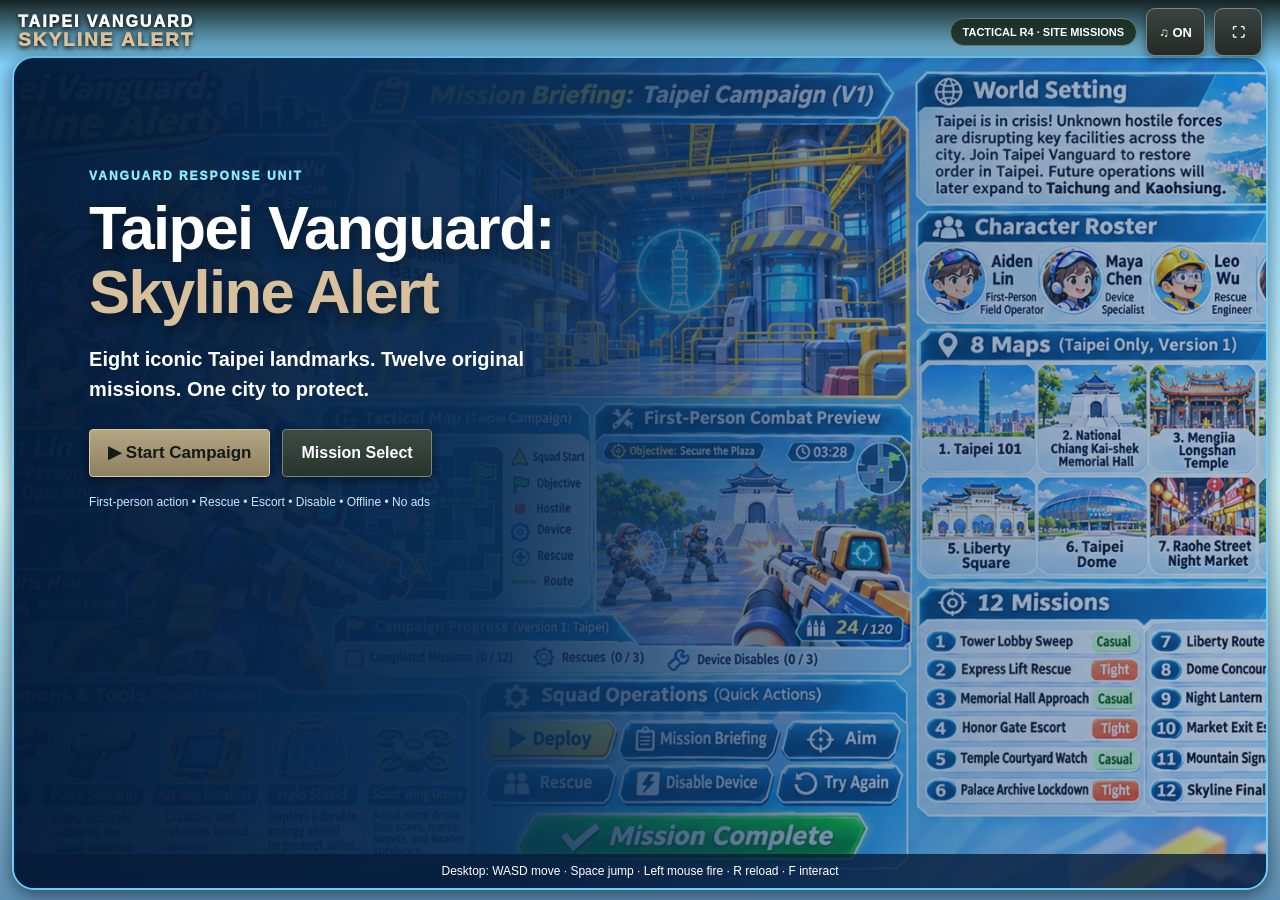
==== commit 8791b095: "Add files via upload" ====
--- a/index.html
+++ b/index.html
@@ -1,49 +1,50 @@
-<!doctype html>
-<html lang="en">
-<head>
-  <meta charset="utf-8">
-  <meta name="viewport" content="width=device-width, initial-scale=1, viewport-fit=cover, maximum-scale=1, user-scalable=no">
-  <meta name="theme-color" content="#102e58">
-  <meta name="apple-mobile-web-app-capable" content="yes">
-  <meta name="apple-mobile-web-app-status-bar-style" content="black-translucent">
-  <meta name="apple-mobile-web-app-title" content="Taipei Vanguard">
-  <link rel="manifest" href="manifest.webmanifest">
-  <link rel="icon" type="image/svg+xml" href="assets/icon.svg">
-  <link rel="apple-touch-icon" href="assets/icon-180.png">
-  <link rel="stylesheet" href="style.css?v=ambush-r3"><link rel="stylesheet" href="tactical.css?v=ambush-r3">
-  <title>Taipei Vanguard: Skyline Alert</title>
-</head>
-<body>
-<div id="app">
-  <canvas id="scene" aria-label="Playable first-person Taipei mission scene"></canvas>
-  <div id="flash"></div>
-  <div id="shell">
-    <header class="topbar"><div class="brand"><span class="brand-top">TAIPEI VANGUARD</span><span class="brand-bottom">SKYLINE ALERT</span></div><div class="top-right"><span class="pill"><span id="buildLabel">TACTICAL R3 · AMBUSH ROUTES</span></span><button id="soundToggle" class="tiny" aria-label="Toggle sound">♫ ON</button><button id="fullscreen" class="tiny" aria-label="Fullscreen">⛶</button></div></header>
-    <section id="menu" class="panel-screen active"><div class="menu-art"><div class="menu-copy"><span class="eyebrow">VANGUARD RESPONSE UNIT</span><h1>Taipei Vanguard:<br><strong>Skyline Alert</strong></h1><p>Eight iconic Taipei landmarks. Twelve original missions. One city to protect.</p><div class="button-row"><button class="primary" id="continueBtn">▶ Start Campaign</button><button class="secondary" id="openMissions">Mission Select</button></div><div class="small-info">First-person action • Rescue • Escort • Disable • Offline • No ads</div></div></div><div class="bottom-tip">Designed for landscape iPad Safari · Move on the left, aim on the right, tap FIRE to shoot</div></section>
-    <section id="missionSelect" class="panel-screen"><div class="section-head"><div><span class="eyebrow">CAMPAIGN</span><h2>12 Missions · 8 Taipei Maps</h2></div><button class="secondary" data-back>← Back</button></div><div id="missionGrid" class="mission-grid"></div></section>
-    <section id="briefing" class="panel-screen"><div class="section-head"><div><span class="eyebrow" id="briefNumber">MISSION 01</span><h2 id="briefTitle">Tower Lobby Sweep</h2></div><button class="secondary" data-back>← Missions</button></div><div class="brief-layout"><div class="brief-poster"><div id="briefLandscape" class="brief-landmark"></div><div class="brief-location" id="briefLocation"></div></div><div class="brief-text"><div class="difficulty" id="briefDifficulty">CASUAL</div><p id="briefStory"></p><h3>YOUR OBJECTIVES</h3><ol id="briefObjectives"></ol><div class="brief-rules"><div><span>WIN</span><p id="briefWin"></p></div><div><span>LOSE</span><p id="briefLose"></p></div></div><button class="primary wide" id="deployBtn">▶ DEPLOY — NO RESPAWN</button><button class="secondary wide" id="defenseBtn" hidden>OPTIONAL: THREE-WAVE DEFENSE DRILL</button></div></div></section>
-    <section id="results" class="panel-screen"><div class="result-card"><div class="result-icon" id="resultIcon">★</div><span class="eyebrow">VANGUARD REPORT</span><h2 id="resultTitle">MISSION COMPLETE</h2><p id="resultSub"></p><div class="result-stats" id="resultStats"></div><div class="button-row"><button class="primary" id="resultPrimary">Continue</button><button class="secondary" id="resultSecondary">Mission Select</button></div></div></section>
-    <div id="gameHUD" hidden>
-      <div class="hud-top"><div class="hud-objective"><span class="hud-kicker" id="hudMission">MISSION 01</span><span id="hudObjective">Locate hostile units</span></div><div class="hud-timer" id="hudTimer">TIME 08:00</div><button id="pauseBtn" class="hud-pause">Ⅱ</button></div>
-      <div id="hostileCount">HOSTILES · NO RESPAWN</div><canvas id="minimap" width="166" height="166" aria-label="Mini-map"></canvas>
-      <div id="notice" class="notice"></div>
-      <div class="crosshair" id="crosshair"><i></i><i></i><i></i><i></i></div>
-      <div class="hud-bottom-left"><div class="operator"><div class="avatar">A</div><div><b>AIDEN LIN</b><small>FIELD OPERATOR</small></div></div><div class="armor-line"><span>ARMOR</span><div class="bar-track"><div id="armorBar"></div></div><b id="armorText">100</b></div><div class="tool-strip"><button data-tool="shield" aria-label="Halo Shield">⬡<small>SHIELD</small></button><button data-tool="drone" aria-label="Scout Wing Drone">✥<small>DRONE</small></button><button data-tool="device" aria-label="Arc Key Disabler">⌁<small>ARC KEY</small></button></div></div>
-      <div class="hud-bottom-right"><div class="ammo-box"><small id="weaponName">SKYLINE RIFLE</small><b id="ammoText">24 / 120</b></div><div class="touch-actions"><button id="aimBtn">◎<small>AIM</small></button><button id="reloadBtn">↻<small>RELOAD</small></button><button id="switchBtn">⇄<small>SWITCH</small></button></div></div>
-      <div class="touch-left" id="movePad"><div class="pad-ring"><div class="pad-knob" id="moveKnob"></div></div><span>MOVE</span></div>
-      <div class="touch-right" id="lookPad"><span>DRAG TO LOOK</span></div>
-      <button id="fireBtn" aria-label="Fire weapon"><span>✦</span>FIRE</button>
-      <button id="interactBtn" aria-label="Interact">INTERACT</button>
-      <div id="missionPrompt"></div>
-    </div>
-    <div id="pauseOverlay" hidden><div class="pause-card"><span class="eyebrow">MISSION PAUSED</span><h2>Pause Menu</h2><p>Progress is saved between completed missions.</p><button class="primary" id="resumeBtn">Resume Mission</button><button class="secondary" id="restartBtn">Restart Mission</button><button class="secondary" id="quitBtn">Return to Missions</button></div></div>
-    <div id="rotateHint">↻<h2>Rotate your iPad</h2><p>Taipei Vanguard is made for landscape play.</p></div>
-  </div>
-</div>
-<script src="landmarks.js?v=ambush-r3" defer></script>
-<script src="route-layouts.js?v=ambush-r3" defer></script>
-<script src="scene-geometry.js?v=ambush-r3" defer></script>
-<script src="enemy-ai.js?v=ambush-r3" defer></script>
-<script type="module" src="renderer3d.js?v=ambush-r3"></script>
-<script src="game.js?v=ambush-r3" defer></script>
-</body></html>
+<!doctype html>
+<html lang="en">
+<head>
+  <meta charset="utf-8">
+  <meta name="viewport" content="width=device-width, initial-scale=1, viewport-fit=cover, maximum-scale=1, user-scalable=no">
+  <meta name="theme-color" content="#102e58">
+  <meta name="apple-mobile-web-app-capable" content="yes">
+  <meta name="apple-mobile-web-app-status-bar-style" content="black-translucent">
+  <meta name="apple-mobile-web-app-title" content="Taipei Vanguard">
+  <link rel="manifest" href="manifest.webmanifest">
+  <link rel="icon" type="image/svg+xml" href="assets/icon.svg">
+  <link rel="apple-touch-icon" href="assets/icon-180.png">
+  <link rel="stylesheet" href="style.css?v=site-missions-r4"><link rel="stylesheet" href="tactical.css?v=site-missions-r4">
+  <title>Taipei Vanguard: Skyline Alert</title>
+</head>
+<body>
+<div id="app">
+  <canvas id="scene" aria-label="Playable first-person Taipei mission scene"></canvas>
+  <div id="flash"></div>
+  <div id="shell">
+    <header class="topbar"><div class="brand"><span class="brand-top">TAIPEI VANGUARD</span><span class="brand-bottom">SKYLINE ALERT</span></div><div class="top-right"><span class="pill"><span id="buildLabel">TACTICAL R3.1 · PC CONTROLS</span></span><button id="soundToggle" class="tiny" aria-label="Toggle sound">♫ ON</button><button id="fullscreen" class="tiny" aria-label="Fullscreen">⛶</button></div></header>
+    <section id="menu" class="panel-screen active"><div class="menu-art"><div class="menu-copy"><span class="eyebrow">VANGUARD RESPONSE UNIT</span><h1>Taipei Vanguard:<br><strong>Skyline Alert</strong></h1><p>Eight iconic Taipei landmarks. Twelve original missions. One city to protect.</p><div class="button-row"><button class="primary" id="continueBtn">▶ Start Campaign</button><button class="secondary" id="openMissions">Mission Select</button></div><div class="small-info">First-person action • Rescue • Escort • Disable • Offline • No ads</div></div></div><div class="bottom-tip"><span class="touchHelp">Landscape touch: move left, aim right, tap FIRE</span><span class="desktopHelp">Desktop: WASD move · Space jump · Left mouse fire · R reload · F interact</span></div></section>
+    <section id="missionSelect" class="panel-screen"><div class="section-head"><div><span class="eyebrow">CAMPAIGN</span><h2>12 Missions · 8 Taipei Maps</h2></div><button class="secondary" data-back>← Back</button></div><div id="missionGrid" class="mission-grid"></div></section>
+    <section id="briefing" class="panel-screen"><div class="section-head"><div><span class="eyebrow" id="briefNumber">MISSION 01</span><h2 id="briefTitle">Tower Lobby Sweep</h2></div><button class="secondary" data-back>← Missions</button></div><div class="brief-layout"><div class="brief-poster"><div id="briefLandscape" class="brief-landmark"></div><div class="brief-location" id="briefLocation"></div></div><div class="brief-text"><div class="difficulty" id="briefDifficulty">CASUAL</div><p id="briefStory"></p><h3>YOUR OBJECTIVES</h3><ol id="briefObjectives"></ol><div class="brief-rules"><div><span>WIN</span><p id="briefWin"></p></div><div><span>LOSE</span><p id="briefLose"></p></div></div><button class="primary wide" id="deployBtn">▶ DEPLOY — NO RESPAWN</button><button class="secondary wide" id="defenseBtn" hidden>OPTIONAL: THREE-WAVE DEFENSE DRILL</button></div></div></section>
+    <section id="results" class="panel-screen"><div class="result-card"><div class="result-icon" id="resultIcon">★</div><span class="eyebrow">VANGUARD REPORT</span><h2 id="resultTitle">MISSION COMPLETE</h2><p id="resultSub"></p><div class="result-stats" id="resultStats"></div><div class="button-row"><button class="primary" id="resultPrimary">Continue</button><button class="secondary" id="resultSecondary">Mission Select</button></div></div></section>
+    <div id="gameHUD" hidden>
+      <div class="hud-top"><div class="hud-objective"><span class="hud-kicker" id="hudMission">MISSION 01</span><span id="hudObjective">Locate hostile units</span></div><div class="hud-timer" id="hudTimer">TIME 08:00</div><button id="pauseBtn" class="hud-pause">Ⅱ</button></div>
+      <div id="desktopControls">WASD MOVE · SPACE JUMP · LEFT CLICK FIRE</div><div id="hostileCount">HOSTILES · NO RESPAWN</div><canvas id="minimap" width="166" height="166" aria-label="Mini-map"></canvas>
+      <div id="notice" class="notice"></div>
+      <div class="crosshair" id="crosshair"><i></i><i></i><i></i><i></i></div>
+      <div class="hud-bottom-left"><div class="operator"><div class="avatar">A</div><div><b>AIDEN LIN</b><small>FIELD OPERATOR</small></div></div><div class="armor-line"><span>ARMOR</span><div class="bar-track"><div id="armorBar"></div></div><b id="armorText">100</b></div><div class="tool-strip"><button data-tool="shield" aria-label="Halo Shield">⬡<small>SHIELD</small></button><button data-tool="drone" aria-label="Scout Wing Drone">✥<small>DRONE</small></button><button data-tool="device" aria-label="Arc Key Disabler">⌁<small>ARC KEY</small></button></div></div>
+      <div class="hud-bottom-right"><div class="ammo-box"><small id="weaponName">SKYLINE RIFLE</small><b id="ammoText">24 / 120</b></div><div class="touch-actions"><button id="aimBtn">◎<small>AIM</small></button><button id="reloadBtn">↻<small>RELOAD</small></button><button id="switchBtn">⇄<small>SWITCH</small></button></div></div>
+      <div class="touch-left" id="movePad"><div class="pad-ring"><div class="pad-knob" id="moveKnob"></div></div><span>MOVE</span></div>
+      <div class="touch-right" id="lookPad"><span>DRAG TO LOOK</span></div>
+      <button id="fireBtn" aria-label="Fire weapon"><span>✦</span>FIRE</button>
+      <button id="interactBtn" aria-label="Interact">INTERACT</button>
+      <div id="missionPrompt"></div>
+    </div>
+    <div id="pauseOverlay" hidden><div class="pause-card"><span class="eyebrow">MISSION PAUSED</span><h2>Pause Menu</h2><p>Progress is saved between completed missions.</p><button class="primary" id="resumeBtn">Resume Mission</button><button class="secondary" id="restartBtn">Restart Mission</button><button class="secondary" id="quitBtn">Return to Missions</button></div></div>
+    <div id="rotateHint">↻<h2>Rotate your iPad</h2><p>Taipei Vanguard is made for landscape play.</p></div>
+  </div>
+</div>
+<script src="landmarks.js?v=site-missions-r4" defer></script>
+<script src="site-plans.js?v=site-missions-r4" defer></script>
+<script src="route-layouts.js?v=site-missions-r4" defer></script>
+<script src="scene-geometry.js?v=site-missions-r4" defer></script>
+<script src="enemy-ai.js?v=site-missions-r4" defer></script>
+<script type="module" src="renderer3d.js?v=site-missions-r4"></script>
+<script src="game.js?v=site-missions-r4" defer></script>
+</body></html>
--- a/tactical.css
+++ b/tactical.css
@@ -15,3 +15,7 @@
 .menu-art:before{filter:saturate(.65)}.brief-rules>div,.brief-text,.result-card,.pause-card{background:#1b2d23ef;border-color:#6f846e}.difficulty{background:#647b61}.panel-screen{background:#18271fde}
 #defenseBtn{margin-top:10px;font-size:11px;min-height:40px}#defenseBtn[hidden]{display:none!important}
 @media(max-height:550px){.hud-top{top:55px}#hostileCount{top:112px;font-size:10px}}
+
+.desktopHelp,#desktopControls{display:none}
+@media(hover:hover) and (pointer:fine){.touchHelp{display:none}.desktopHelp{display:inline}#desktopControls{display:block;position:absolute;top:166px;left:50%;transform:translateX(-50%);color:#d2dbc5;background:#17251bc7;padding:4px 10px;border-radius:3px;font-size:10px;letter-spacing:.4px;white-space:nowrap;pointer-events:none}}
+@media(hover:hover) and (pointer:fine) and (max-height:550px){#desktopControls{top:140px}}
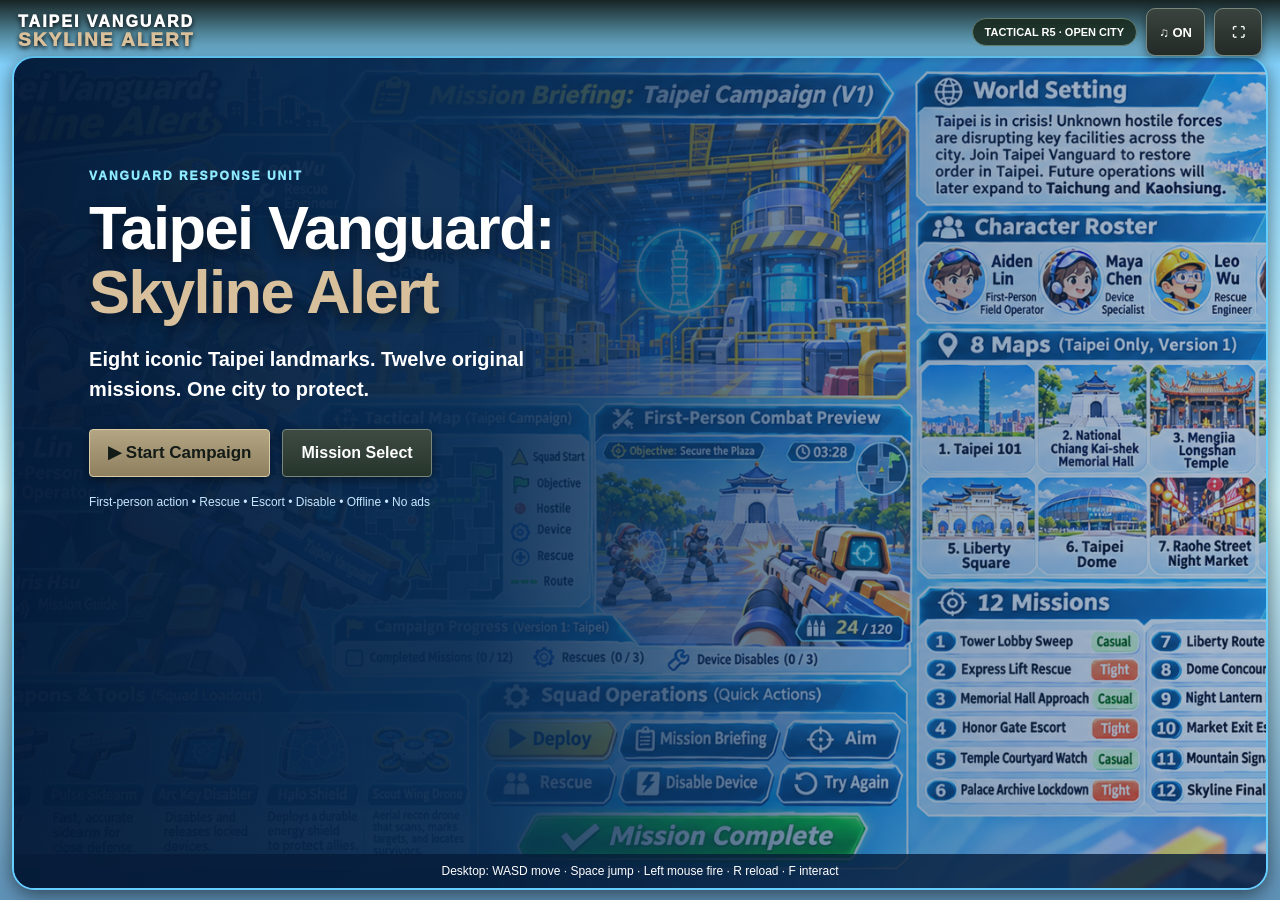
==== commit 65410f7a: "Add files via upload" ====
--- a/index.html
+++ b/index.html
@@ -10,7 +10,7 @@
   <link rel="manifest" href="manifest.webmanifest">
   <link rel="icon" type="image/svg+xml" href="assets/icon.svg">
   <link rel="apple-touch-icon" href="assets/icon-180.png">
-  <link rel="stylesheet" href="style.css?v=site-missions-r4"><link rel="stylesheet" href="tactical.css?v=site-missions-r4">
+  <link rel="stylesheet" href="style.css?v=open-city-r5"><link rel="stylesheet" href="tactical.css?v=open-city-r5">
   <title>Taipei Vanguard: Skyline Alert</title>
 </head>
 <body>
@@ -40,11 +40,12 @@
     <div id="rotateHint">↻<h2>Rotate your iPad</h2><p>Taipei Vanguard is made for landscape play.</p></div>
   </div>
 </div>
-<script src="landmarks.js?v=site-missions-r4" defer></script>
-<script src="site-plans.js?v=site-missions-r4" defer></script>
-<script src="route-layouts.js?v=site-missions-r4" defer></script>
-<script src="scene-geometry.js?v=site-missions-r4" defer></script>
-<script src="enemy-ai.js?v=site-missions-r4" defer></script>
-<script type="module" src="renderer3d.js?v=site-missions-r4"></script>
-<script src="game.js?v=site-missions-r4" defer></script>
+<script src="landmarks.js?v=open-city-r5" defer></script>
+<script src="character-styles.js?v=open-city-r5" defer></script>
+<script src="site-plans.js?v=open-city-r5" defer></script>
+<script src="route-layouts.js?v=open-city-r5" defer></script>
+<script src="scene-geometry.js?v=open-city-r5" defer></script>
+<script src="enemy-ai.js?v=open-city-r5" defer></script>
+<script type="module" src="renderer3d.js?v=open-city-r5"></script>
+<script src="game.js?v=open-city-r5" defer></script>
 </body></html>
--- a/tactical.css
+++ b/tactical.css
@@ -1,4 +1,5 @@
 /* Restrained tactical HUD; stable accessible input controls. */
+#gameHUD::before{content:"";position:fixed;inset:0;pointer-events:none;background:radial-gradient(ellipse,transparent 48%,#a6272877);opacity:var(--damage,0)}
 :root{--gold:#d7c09b;--cyan:#a8b7ad;--shadow:0 5px 20px #0008;font-family:Arial,"Microsoft JhengHei",sans-serif}
 button{border:1px solid #78867c;border-radius:4px;background:linear-gradient(#3a443f,#232a27);box-shadow:0 3px 10px #0007;text-shadow:none;font-weight:700}
 button.primary{background:linear-gradient(#b4a583,#8e805f);border:1px solid #d8caa5;color:#131b17}
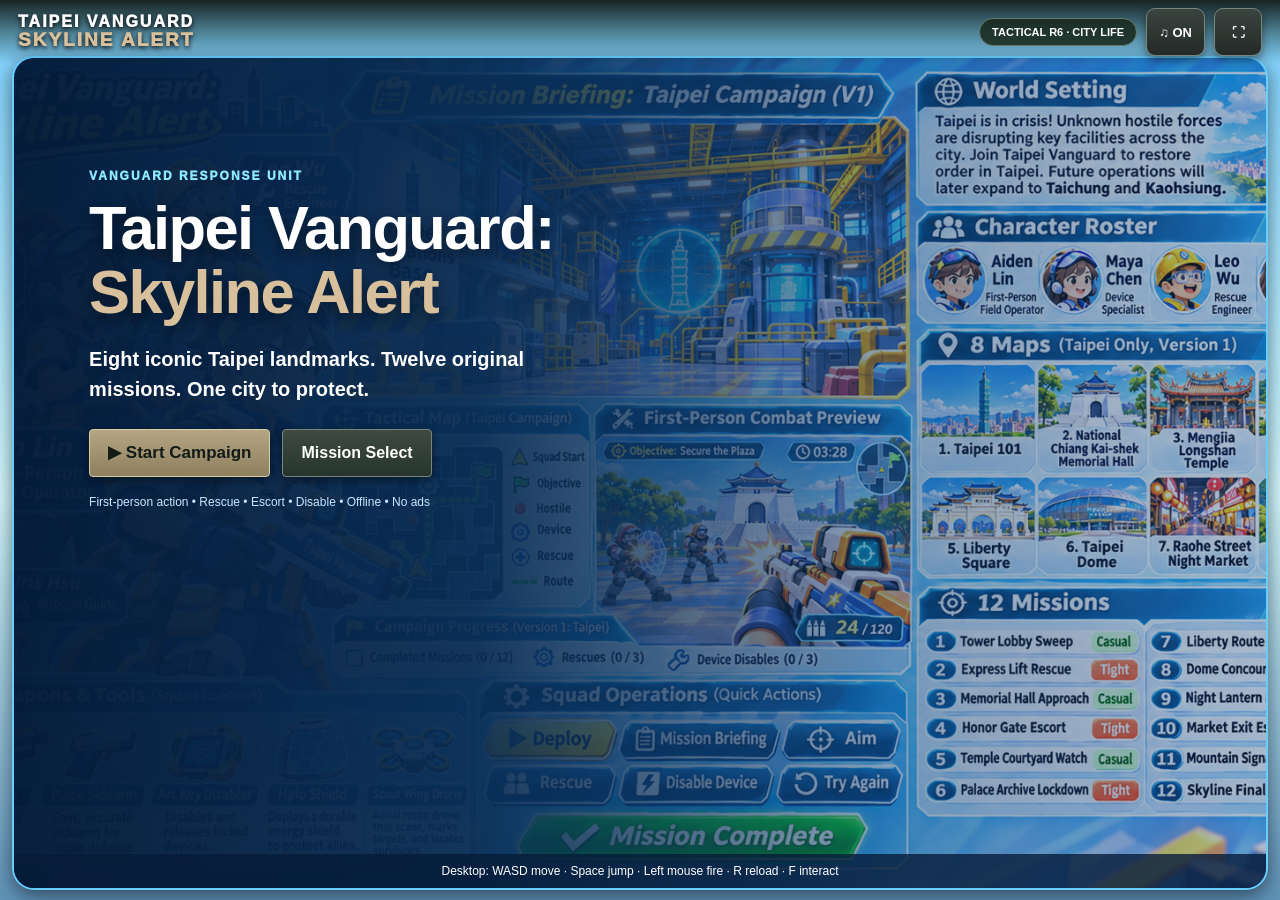
==== commit 705cb822: "Add files via upload" ====
--- a/index.html
+++ b/index.html
@@ -10,7 +10,7 @@
   <link rel="manifest" href="manifest.webmanifest">
   <link rel="icon" type="image/svg+xml" href="assets/icon.svg">
   <link rel="apple-touch-icon" href="assets/icon-180.png">
-  <link rel="stylesheet" href="style.css?v=open-city-r5"><link rel="stylesheet" href="tactical.css?v=open-city-r5">
+  <link rel="stylesheet" href="style.css?v=city-life-r6"><link rel="stylesheet" href="tactical.css?v=city-life-r6">
   <title>Taipei Vanguard: Skyline Alert</title>
 </head>
 <body>
@@ -40,12 +40,13 @@
     <div id="rotateHint">↻<h2>Rotate your iPad</h2><p>Taipei Vanguard is made for landscape play.</p></div>
   </div>
 </div>
-<script src="landmarks.js?v=open-city-r5" defer></script>
-<script src="character-styles.js?v=open-city-r5" defer></script>
-<script src="site-plans.js?v=open-city-r5" defer></script>
-<script src="route-layouts.js?v=open-city-r5" defer></script>
-<script src="scene-geometry.js?v=open-city-r5" defer></script>
-<script src="enemy-ai.js?v=open-city-r5" defer></script>
-<script type="module" src="renderer3d.js?v=open-city-r5"></script>
-<script src="game.js?v=open-city-r5" defer></script>
+<script src="landmarks.js?v=city-life-r6" defer></script>
+<script src="character-styles.js?v=city-life-r6" defer></script>
+<script src="site-plans.js?v=city-life-r6" defer></script>
+<script src="route-layouts.js?v=city-life-r6" defer></script>
+<script src="scene-geometry.js?v=city-life-r6" defer></script>
+<script src="enemy-ai.js?v=city-life-r6" defer></script>
+<script type="module" src="renderer3d.js?v=city-life-r6"></script>
+<script src="ambient-life.js?v=city-life-r6" defer></script>
+<script src="game.js?v=city-life-r6" defer></script>
 </body></html>
